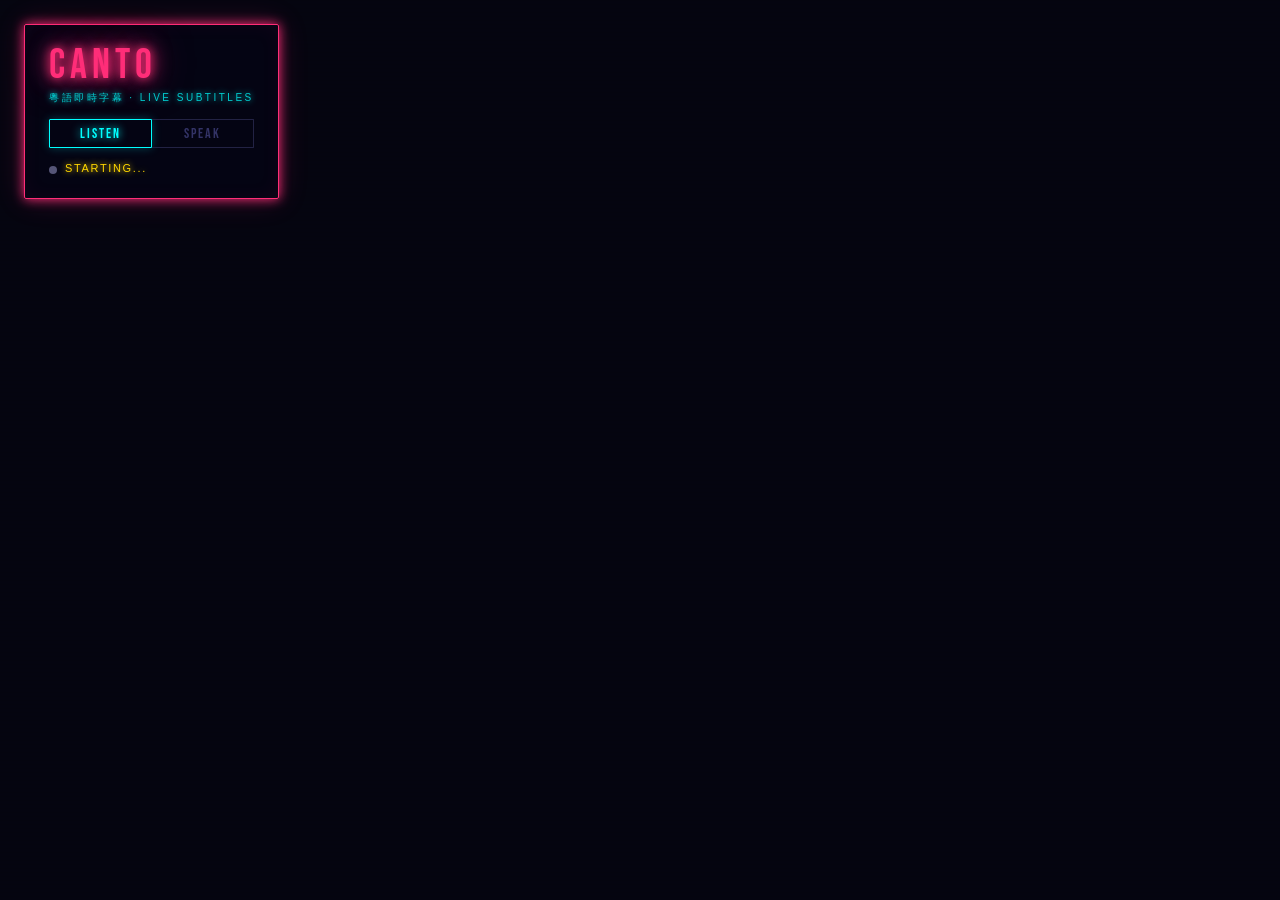
==== index.html @ 995c22ee "Add Listen/Speak mode toggle with Cantonese TTS output Listen mode: hears Cantonese, shows + transla" ====
<!DOCTYPE html>
<html lang="en">
<head>
  <meta charset="UTF-8">
  <meta name="viewport" content="width=device-width, initial-scale=1.0">
  <title>CANTO — Live Subtitles</title>
  <link rel="stylesheet" href="style.css">
</head>
<body>

  <!-- Control panel -->
  <div id="controls">
    <div id="title">CANTO</div>
    <div id="tagline">粵語即時字幕 · Live Subtitles</div>

    <div id="mode-row">
      <button id="listenBtn" class="mode-btn active" data-mode="listen">LISTEN</button>
      <button id="speakBtn"  class="mode-btn"        data-mode="speak">SPEAK</button>
    </div>

    <div id="status-row">
      <span id="mic-dot"></span>
      <span id="status">STARTING...</span>
    </div>
    <div id="browser-warn">⚠ Chrome or Edge required</div>
  </div>

  <!-- Subtitle display -->
  <div id="subtitle-container">
    <span id="subtitle-interim"></span>
    <span id="subtitle-cantonese" class="subtitle-line"></span>
    <span id="subtitle-english"   class="subtitle-line"></span>
  </div>

  <script src="app.js"></script>
</body>
</html>
---- style.css ----
@import url('https://fonts.googleapis.com/css2?family=Bebas+Neue&display=swap');

*, *::before, *::after {
  box-sizing: border-box;
  margin: 0;
  padding: 0;
}

body {
  background-color: #050510;
  background-image:
    repeating-linear-gradient(
      0deg,
      transparent,
      transparent 3px,
      rgba(0, 0, 0, 0.08) 3px,
      rgba(0, 0, 0, 0.08) 4px
    );
  min-height: 100vh;
  color: #e0e0e0;
  font-family: 'Helvetica Neue', Arial, sans-serif;
  overflow: hidden;
}

/* ── Controls panel ─────────────────────────────────────────── */
#controls {
  position: fixed;
  top: 24px;
  left: 24px;
  z-index: 100;
  background: rgba(5, 5, 20, 0.85);
  border: 1px solid #ff2d78;
  box-shadow:
    0 0 12px #ff2d78,
    0 0 30px rgba(255, 45, 120, 0.2),
    inset 0 0 20px rgba(255, 45, 120, 0.05);
  padding: 20px 24px;
  border-radius: 2px;
  min-width: 220px;
  backdrop-filter: blur(8px);
}

#title {
  font-family: 'Bebas Neue', sans-serif;
  font-size: 42px;
  letter-spacing: 0.12em;
  color: #ff2d78;
  text-shadow:
    0 0 10px #ff2d78,
    0 0 20px #ff2d78,
    0 0 40px rgba(255, 45, 120, 0.6);
  animation: flicker 8s infinite;
  line-height: 1;
  margin-bottom: 4px;
}

#tagline {
  font-size: 10px;
  letter-spacing: 0.25em;
  text-transform: uppercase;
  color: #00ffff;
  text-shadow: 0 0 6px #00ffff;
  margin-bottom: 14px;
  opacity: 0.8;
}

/* ── Mode toggle ─────────────────────────────────────────────── */
#mode-row {
  display: flex;
  gap: 0;
  margin-bottom: 14px;
}

.mode-btn {
  font-family: 'Bebas Neue', sans-serif;
  font-size: 14px;
  letter-spacing: 0.14em;
  padding: 5px 16px;
  background: transparent;
  border: 1px solid #222244;
  color: #333366;
  cursor: pointer;
  transition: all 0.2s ease;
  flex: 1;
  text-align: center;
}

.mode-btn:first-child { border-radius: 1px 0 0 1px; }
.mode-btn:last-child  { border-radius: 0 1px 1px 0; border-left: none; }

/* Active: listen mode → cyan */
.mode-btn[data-mode="listen"].active {
  border-color: #00ffff;
  color: #00ffff;
  text-shadow: 0 0 8px #00ffff;
  box-shadow: 0 0 10px rgba(0, 255, 255, 0.25);
}

/* Active: speak mode → gold */
.mode-btn[data-mode="speak"].active {
  border-color: #ffd700;
  color: #ffd700;
  text-shadow: 0 0 8px #ffd700;
  box-shadow: 0 0 10px rgba(255, 215, 0, 0.25);
}

#status-row {
  display: flex;
  align-items: center;
  gap: 8px;
}

#mic-dot {
  width: 8px;
  height: 8px;
  border-radius: 50%;
  background: #555577;
  flex-shrink: 0;
  transition: background 0.3s ease;
}

/* Listen mode — cyan dot */
body.mode-listen #mic-dot.active {
  background: #00ffff;
  box-shadow: 0 0 6px #00ffff;
  animation: mic-pulse-cyan 1.4s ease-in-out infinite;
}

/* Speak mode — gold dot while listening */
body.mode-speak #mic-dot.active {
  background: #ffd700;
  box-shadow: 0 0 6px #ffd700;
  animation: mic-pulse-gold 1.4s ease-in-out infinite;
}

/* Speaking (TTS) — pink dot */
#mic-dot.speaking {
  background: #ff2d78;
  box-shadow: 0 0 8px #ff2d78;
  animation: mic-pulse-pink 0.7s ease-in-out infinite;
}

#status {
  font-size: 11px;
  letter-spacing: 0.15em;
  text-transform: uppercase;
  color: #ffd700;
  text-shadow: 0 0 6px #ffd700;
  min-height: 16px;
}

#browser-warn {
  font-size: 10px;
  color: #ff2d78;
  text-shadow: 0 0 4px #ff2d78;
  letter-spacing: 0.08em;
  margin-top: 10px;
  display: none;
}

/* ── Subtitle container ─────────────────────────────────────── */
#subtitle-container {
  position: fixed;
  bottom: 60px;
  left: 50%;
  transform: translateX(-50%);
  width: 88vw;
  max-width: 1200px;
  text-align: center;
  pointer-events: none;
  z-index: 200;
}

/* ── Interim line (live Cantonese as you speak) ─────────────── */
#subtitle-interim {
  display: block;
  font-size: clamp(14px, 1.8vw, 22px);
  color: #bf00ff;
  text-shadow:
    0 0 6px #bf00ff,
    0 0 14px rgba(191, 0, 255, 0.5);
  font-style: italic;
  letter-spacing: 0.04em;
  min-height: 1.4em;
  opacity: 0;
  transition: opacity 0.2s ease;
  margin-bottom: 6px;
}

#subtitle-interim.visible {
  opacity: 1;
}

/* ── Subtitle lines (final result) ─────────────────────────── */
.subtitle-line {
  display: block;
  opacity: 0;
  transition: opacity 0.35s ease-in;
  margin: 4px auto;
  padding: 2px 8px;
}

.subtitle-line.visible {
  opacity: 1;
}

/* English — primary subtitle, neon pink glow */
#subtitle-english {
  font-family: 'Bebas Neue', sans-serif;
  font-size: clamp(28px, 4.5vw, 60px);
  color: #ffffff;
  letter-spacing: 0.05em;
  line-height: 1.2;
  text-shadow:
    0 0 10px #ff2d78,
    0 0 22px #ff2d78,
    0 0 45px rgba(255, 45, 120, 0.5),
    2px 2px 0 #000,
    -1px -1px 0 #000;
}

/* Cantonese — secondary subtitle, cyan glow */
#subtitle-cantonese {
  font-size: clamp(16px, 2.4vw, 34px);
  color: #00ffff;
  letter-spacing: 0.06em;
  line-height: 1.3;
  text-shadow:
    0 0 8px #00ffff,
    0 0 18px rgba(0, 255, 255, 0.6),
    1px 1px 0 #000;
}

/* ── Speak mode: re-skin subtitle slots ─────────────────────── */
/* In speak mode: source slot = English heard, target slot = Cantonese output */

body.mode-speak #subtitle-cantonese {
  font-size: clamp(14px, 2vw, 26px);
  color: #aaccff;
  text-shadow:
    0 0 6px rgba(170, 204, 255, 0.5),
    1px 1px 0 #000;
}

body.mode-speak #subtitle-english {
  /* Chinese characters — override Bebas Neue */
  font-family: 'Helvetica Neue', Arial, sans-serif;
  font-size: clamp(26px, 3.8vw, 52px);
  font-weight: 600;
  color: #ffd700;
  text-shadow:
    0 0 10px #ffd700,
    0 0 22px rgba(255, 215, 0, 0.5),
    2px 2px 0 #000,
    -1px -1px 0 #000;
  letter-spacing: 0.08em;
}

/* ── Flicker animation for title ────────────────────────────── */
@keyframes flicker {
  0%, 90%, 100% { opacity: 1; }
  91%           { opacity: 0.5; }
  92%           { opacity: 1; }
  94%           { opacity: 0.15; }
  95%           { opacity: 1; }
  97%           { opacity: 0.4; }
  98%           { opacity: 1; }
}

/* ── Mic dot pulses ─────────────────────────────────────────── */
@keyframes mic-pulse-cyan {
  0%, 100% { box-shadow: 0 0 4px #00ffff; opacity: 1; }
  50%       { box-shadow: 0 0 14px #00ffff, 0 0 24px rgba(0, 255, 255, 0.4); opacity: 0.6; }
}

@keyframes mic-pulse-gold {
  0%, 100% { box-shadow: 0 0 4px #ffd700; opacity: 1; }
  50%       { box-shadow: 0 0 14px #ffd700, 0 0 24px rgba(255, 215, 0, 0.4); opacity: 0.6; }
}

@keyframes mic-pulse-pink {
  0%, 100% { box-shadow: 0 0 6px #ff2d78; opacity: 1; }
  50%       { box-shadow: 0 0 18px #ff2d78, 0 0 30px rgba(255, 45, 120, 0.5); opacity: 0.7; }
}
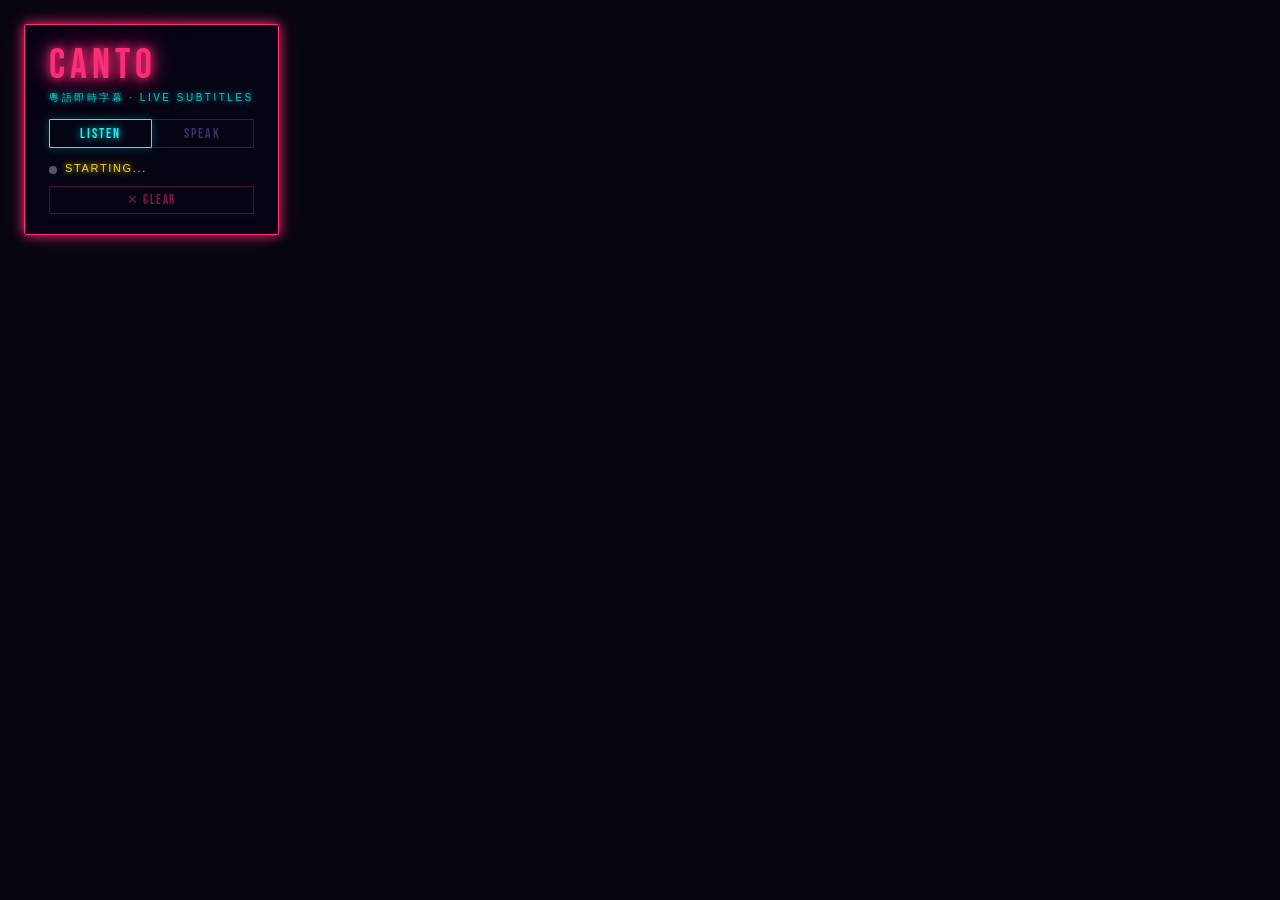
==== commit fd88a23c: "Add clear/reset button to control panel Stops any in-progress TTS audio, cancels speech synthesis, w" ====
--- a/index.html
+++ b/index.html
@@ -22,6 +22,13 @@
       <span id="mic-dot"></span>
       <span id="status">STARTING...</span>
     </div>
+
+    <div id="play-btn-wrap">
+      <button id="playBtn">&#9654; PLAY CANTONESE</button>
+    </div>
+
+    <button id="clearBtn">&#10005; CLEAR</button>
+
     <div id="browser-warn">⚠ Chrome or Edge required</div>
   </div>
 
--- a/style.css
+++ b/style.css
@@ -149,6 +149,33 @@
   min-height: 16px;
 }
 
+/* ── Clear button ───────────────────────────────────────────── */
+#clearBtn {
+  font-family: 'Bebas Neue', sans-serif;
+  font-size: 13px;
+  letter-spacing: 0.14em;
+  padding: 5px 0;
+  width: 100%;
+  margin-top: 8px;
+  background: transparent;
+  border: 1px solid rgba(255, 45, 120, 0.3);
+  color: rgba(255, 45, 120, 0.5);
+  cursor: pointer;
+  border-radius: 1px;
+  transition: all 0.2s ease;
+}
+
+#clearBtn:hover {
+  border-color: #ff2d78;
+  color: #ff2d78;
+  text-shadow: 0 0 8px #ff2d78;
+  box-shadow: 0 0 12px rgba(255, 45, 120, 0.3);
+}
+
+#clearBtn:active {
+  transform: scale(0.97);
+}
+
 #browser-warn {
   font-size: 10px;
   color: #ff2d78;
@@ -231,6 +258,50 @@
     1px 1px 0 #000;
 }
 
+/* ── Replay button — lives inside the control panel ─────────── */
+#play-btn-wrap {
+  margin-top: 12px;
+  opacity: 0;
+  pointer-events: none;
+  transition: opacity 0.3s ease;
+  display: none;
+}
+
+body.mode-speak #play-btn-wrap {
+  display: block;
+}
+
+#play-btn-wrap.visible {
+  opacity: 1;
+  pointer-events: auto;
+}
+
+#playBtn {
+  font-family: 'Bebas Neue', sans-serif;
+  font-size: 15px;
+  letter-spacing: 0.14em;
+  padding: 7px 0;
+  width: 100%;
+  background: transparent;
+  border: 1px solid #ffd700;
+  color: #ffd700;
+  text-shadow: 0 0 8px #ffd700;
+  box-shadow: 0 0 10px rgba(255, 215, 0, 0.25);
+  cursor: pointer;
+  border-radius: 1px;
+  transition: all 0.2s ease;
+}
+
+#playBtn:hover {
+  background: rgba(255, 215, 0, 0.08);
+  box-shadow: 0 0 22px rgba(255, 215, 0, 0.55);
+  text-shadow: 0 0 14px #ffd700;
+}
+
+#playBtn:active {
+  transform: scale(0.97);
+}
+
 /* ── Speak mode: re-skin subtitle slots ─────────────────────── */
 /* In speak mode: source slot = English heard, target slot = Cantonese output */
 
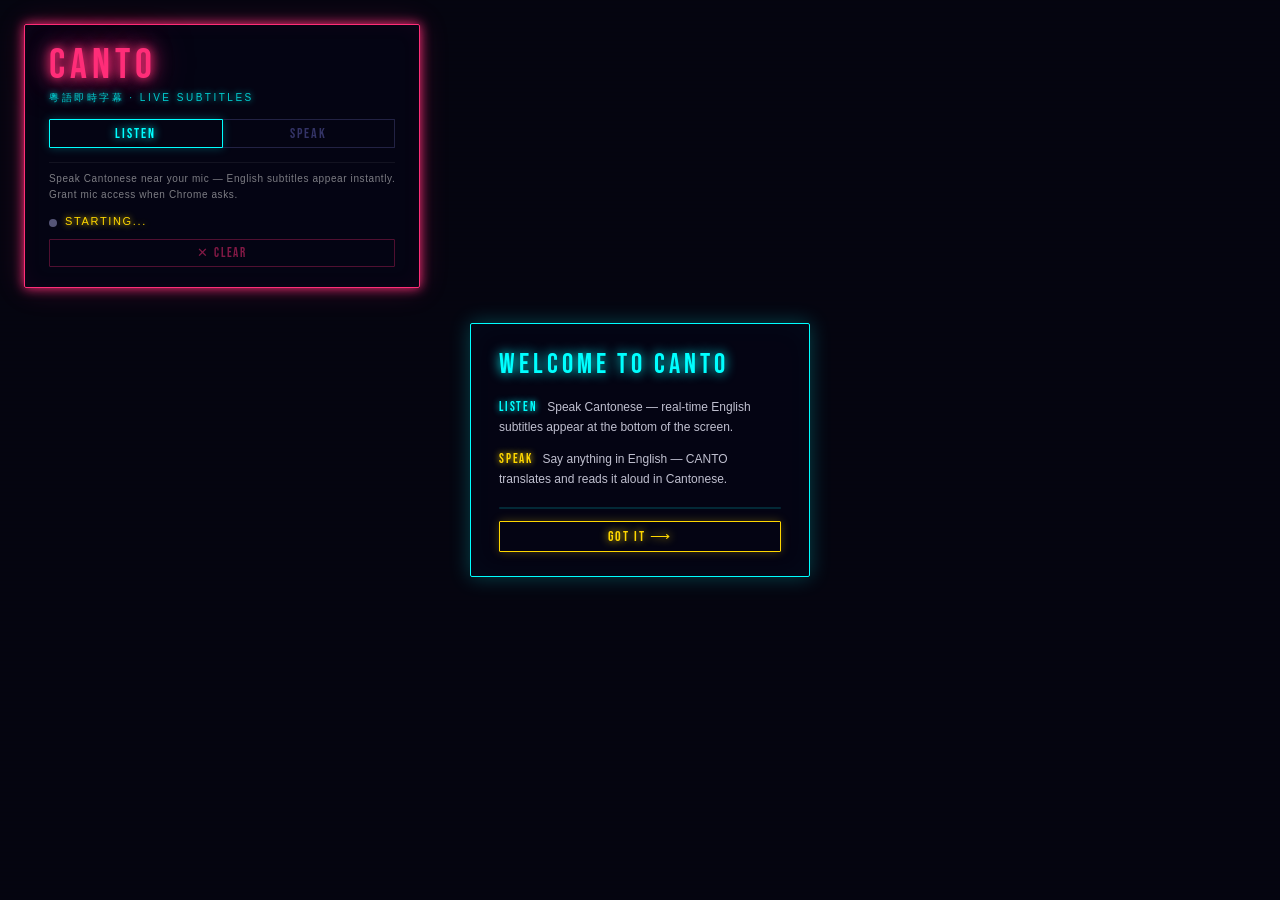
==== commit bfec63d0: "Add onboarding hint line and first-run welcome card - Persistent mode-hint below the toggle shows 2-" ====
--- a/index.html
+++ b/index.html
@@ -17,6 +17,8 @@
       <button id="listenBtn" class="mode-btn active" data-mode="listen">LISTEN</button>
       <button id="speakBtn"  class="mode-btn"        data-mode="speak">SPEAK</button>
     </div>
+
+    <div id="mode-hint"></div>
 
     <div id="status-row">
       <span id="mic-dot"></span>
@@ -39,6 +41,25 @@
     <span id="subtitle-english"   class="subtitle-line"></span>
   </div>
 
+  <!-- First-run onboarding card -->
+  <div id="onboarding">
+    <div id="onboarding-card">
+      <div id="onboarding-title">WELCOME TO CANTO</div>
+      <div class="onboarding-mode">
+        <span class="ob-label listen-label">LISTEN</span>
+        Speak Cantonese — real-time English subtitles appear at the bottom of the screen.
+      </div>
+      <div class="onboarding-mode">
+        <span class="ob-label speak-label">SPEAK</span>
+        Say anything in English — CANTO translates and reads it aloud in Cantonese.
+      </div>
+      <div id="onboarding-footer">
+        <div id="onboarding-bar"></div>
+        <button id="onboarding-dismiss">GOT IT  &#10230;</button>
+      </div>
+    </div>
+  </div>
+
   <script src="app.js"></script>
 </body>
 </html>
--- a/style.css
+++ b/style.css
@@ -104,6 +104,18 @@
   box-shadow: 0 0 10px rgba(255, 215, 0, 0.25);
 }
 
+/* ── Mode hint (persistent instruction line) ─────────────────── */
+#mode-hint {
+  font-size: 10px;
+  line-height: 1.6;
+  letter-spacing: 0.06em;
+  color: rgba(224, 224, 224, 0.55);
+  white-space: pre-line;
+  margin-bottom: 12px;
+  padding: 8px 0 0;
+  border-top: 1px solid rgba(255, 255, 255, 0.06);
+}
+
 #status-row {
   display: flex;
   align-items: center;
@@ -327,6 +339,103 @@
   letter-spacing: 0.08em;
 }
 
+/* ── First-run onboarding card ──────────────────────────────── */
+#onboarding {
+  position: fixed;
+  inset: 0;
+  z-index: 300;
+  display: none;
+  align-items: center;
+  justify-content: center;
+  pointer-events: none;
+}
+
+#onboarding-card {
+  pointer-events: auto;
+  background: rgba(5, 5, 20, 0.92);
+  border: 1px solid #00ffff;
+  box-shadow:
+    0 0 20px rgba(0, 255, 255, 0.25),
+    inset 0 0 30px rgba(0, 255, 255, 0.03);
+  padding: 24px 28px;
+  border-radius: 2px;
+  max-width: 340px;
+  width: 90vw;
+  backdrop-filter: blur(10px);
+}
+
+#onboarding-title {
+  font-family: 'Bebas Neue', sans-serif;
+  font-size: 28px;
+  letter-spacing: 0.14em;
+  color: #00ffff;
+  text-shadow: 0 0 12px #00ffff;
+  margin-bottom: 16px;
+}
+
+.onboarding-mode {
+  font-size: 12px;
+  line-height: 1.6;
+  color: #c0c0d0;
+  margin-bottom: 12px;
+}
+
+.ob-label {
+  font-family: 'Bebas Neue', sans-serif;
+  font-size: 13px;
+  letter-spacing: 0.14em;
+  display: inline-block;
+  margin-right: 6px;
+}
+
+.listen-label { color: #00ffff; text-shadow: 0 0 6px #00ffff; }
+.speak-label  { color: #ffd700; text-shadow: 0 0 6px #ffd700; }
+
+#onboarding-footer { margin-top: 18px; }
+
+#onboarding-bar {
+  height: 2px;
+  background: rgba(0, 255, 255, 0.15);
+  margin-bottom: 12px;
+  border-radius: 1px;
+  overflow: hidden;
+}
+
+#onboarding-bar::after {
+  content: '';
+  display: block;
+  height: 100%;
+  background: #00ffff;
+  box-shadow: 0 0 6px #00ffff;
+  animation: ob-countdown 8s linear forwards;
+}
+
+#onboarding-dismiss {
+  font-family: 'Bebas Neue', sans-serif;
+  font-size: 14px;
+  letter-spacing: 0.14em;
+  padding: 6px 20px;
+  width: 100%;
+  background: transparent;
+  border: 1px solid #ffd700;
+  color: #ffd700;
+  text-shadow: 0 0 8px #ffd700;
+  box-shadow: 0 0 10px rgba(255, 215, 0, 0.25);
+  cursor: pointer;
+  border-radius: 1px;
+  transition: all 0.2s ease;
+}
+
+#onboarding-dismiss:hover {
+  background: rgba(255, 215, 0, 0.08);
+  box-shadow: 0 0 20px rgba(255, 215, 0, 0.5);
+}
+
+@keyframes ob-countdown {
+  from { width: 100%; }
+  to   { width: 0%;   }
+}
+
 /* ── Flicker animation for title ────────────────────────────── */
 @keyframes flicker {
   0%, 90%, 100% { opacity: 1; }
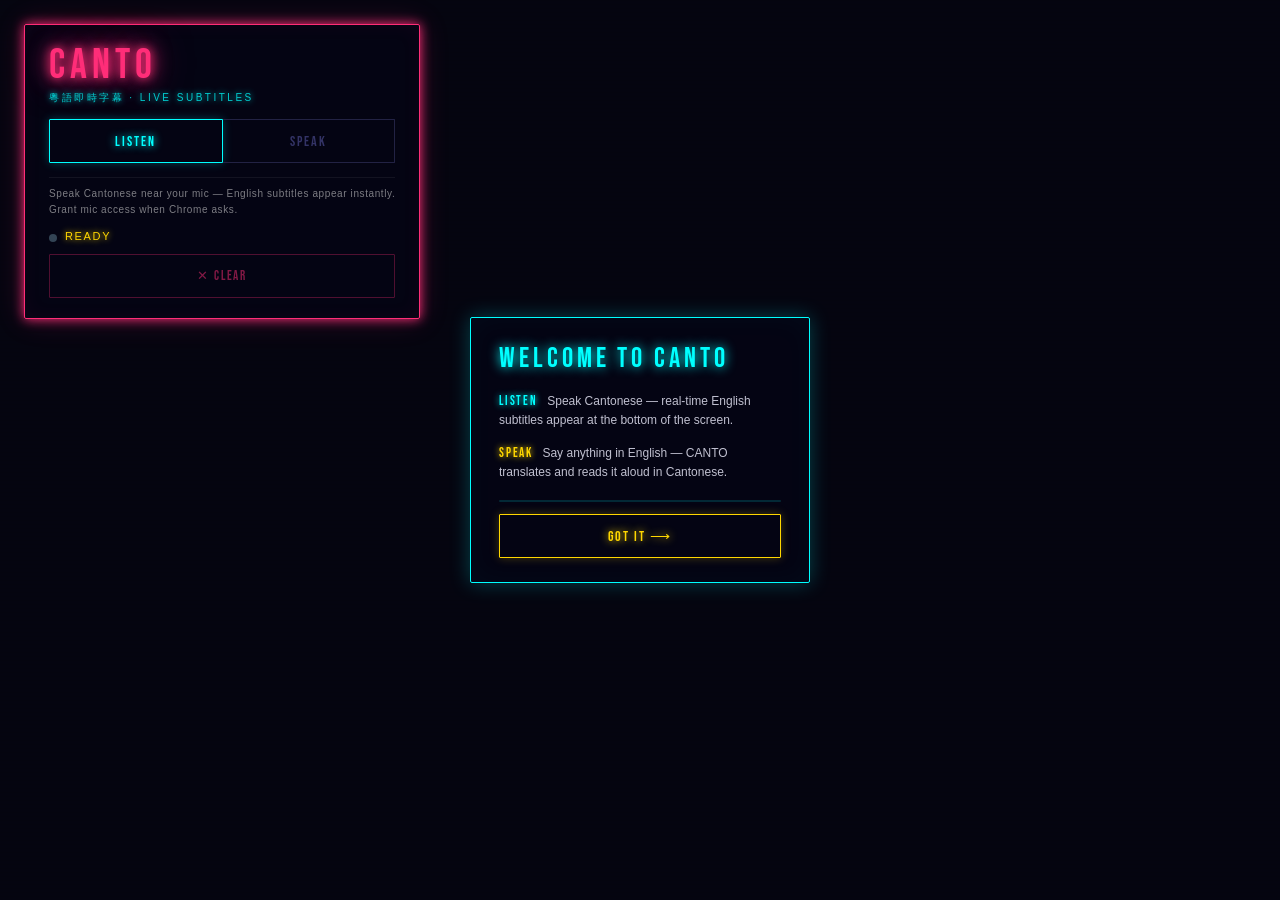
==== commit 9d462fc0: "Add three LISTEN mode visual states, mic-denied error UI, and accessibility Visual states (driven by" ====
--- a/index.html
+++ b/index.html
@@ -14,31 +14,40 @@
     <div id="tagline">粵語即時字幕 · Live Subtitles</div>
 
     <div id="mode-row">
-      <button id="listenBtn" class="mode-btn active" data-mode="listen">LISTEN</button>
-      <button id="speakBtn"  class="mode-btn"        data-mode="speak">SPEAK</button>
+      <button id="listenBtn" class="mode-btn active" data-mode="listen"
+              aria-label="Listen mode — speak Cantonese and see English subtitles"
+              aria-pressed="true">LISTEN</button>
+      <button id="speakBtn"  class="mode-btn"        data-mode="speak"
+              aria-label="Speak mode — say English and hear Cantonese audio"
+              aria-pressed="false">SPEAK</button>
     </div>
 
     <div id="mode-hint"></div>
 
-    <div id="status-row">
-      <span id="mic-dot"></span>
+    <div id="status-row" aria-live="polite" aria-atomic="true">
+      <span id="mic-dot" role="presentation"></span>
       <span id="status">STARTING...</span>
     </div>
 
-    <div id="play-btn-wrap">
-      <button id="playBtn">&#9654; PLAY CANTONESE</button>
+    <div id="mic-denied" hidden role="alert">
+      <p id="mic-denied-msg">Microphone access denied —</p>
+      <button id="mic-denied-btn" aria-label="Retry microphone permission">Click here to allow</button>
     </div>
 
-    <button id="clearBtn">&#10005; CLEAR</button>
+    <div id="play-btn-wrap">
+      <button id="playBtn" aria-label="Play last Cantonese translation aloud">&#9654; PLAY CANTONESE</button>
+    </div>
+
+    <button id="clearBtn" aria-label="Clear subtitles and reset microphone">&#10005; CLEAR</button>
 
     <div id="browser-warn">⚠ Chrome or Edge required</div>
   </div>
 
   <!-- Subtitle display -->
-  <div id="subtitle-container">
-    <span id="subtitle-interim"></span>
-    <span id="subtitle-cantonese" class="subtitle-line"></span>
-    <span id="subtitle-english"   class="subtitle-line"></span>
+  <div id="subtitle-container" aria-label="Live subtitles">
+    <span id="subtitle-interim" aria-hidden="true"></span>
+    <span id="subtitle-cantonese" class="subtitle-line" aria-hidden="true"></span>
+    <span id="subtitle-english"   class="subtitle-line" aria-live="polite" aria-atomic="true"></span>
   </div>
 
   <!-- First-run onboarding card -->
@@ -55,7 +64,7 @@
       </div>
       <div id="onboarding-footer">
         <div id="onboarding-bar"></div>
-        <button id="onboarding-dismiss">GOT IT  &#10230;</button>
+        <button id="onboarding-dismiss" aria-label="Dismiss welcome guide">GOT IT  &#10230;</button>
       </div>
     </div>
   </div>
--- a/style.css
+++ b/style.css
@@ -76,6 +76,7 @@
   font-size: 14px;
   letter-spacing: 0.14em;
   padding: 5px 16px;
+  min-height: 44px;
   background: transparent;
   border: 1px solid #222244;
   color: #333366;
@@ -83,6 +84,9 @@
   transition: all 0.2s ease;
   flex: 1;
   text-align: center;
+  display: flex;
+  align-items: center;
+  justify-content: center;
 }
 
 .mode-btn:first-child { border-radius: 1px 0 0 1px; }
@@ -131,25 +135,83 @@
   transition: background 0.3s ease;
 }
 
-/* Listen mode — cyan dot */
-body.mode-listen #mic-dot.active {
+/* Idle — dim, no animation */
+#mic-dot.idle,
+#mic-dot {
+  background: #334455;
+}
+
+/* Listen mode active — cyan slow pulse */
+body.mode-listen #mic-dot.listening {
   background: #00ffff;
   box-shadow: 0 0 6px #00ffff;
   animation: mic-pulse-cyan 1.4s ease-in-out infinite;
 }
 
-/* Speak mode — gold dot while listening */
-body.mode-speak #mic-dot.active {
+/* Speak mode active — gold slow pulse */
+body.mode-speak #mic-dot.listening {
   background: #ffd700;
   box-shadow: 0 0 6px #ffd700;
   animation: mic-pulse-gold 1.4s ease-in-out infinite;
 }
 
-/* Speaking (TTS) — pink dot */
+/* Processing — purple outward ripple */
+#mic-dot.processing {
+  background: #bf00ff;
+  box-shadow: 0 0 6px #bf00ff;
+  animation: mic-pulse-processing 0.55s ease-out infinite;
+}
+
+/* Speaking (TTS) — pink fast pulse */
 #mic-dot.speaking {
   background: #ff2d78;
   box-shadow: 0 0 8px #ff2d78;
   animation: mic-pulse-pink 0.7s ease-in-out infinite;
+}
+
+/* Error — static red */
+#mic-dot.error {
+  background: #ff2d78;
+  box-shadow: 0 0 6px rgba(255, 45, 120, 0.7);
+}
+
+/* ── Mic access denied banner ────────────────────────────────── */
+#mic-denied {
+  margin-top: 10px;
+  padding: 10px 12px;
+  background: rgba(255, 45, 120, 0.06);
+  border: 1px solid rgba(255, 45, 120, 0.5);
+  border-radius: 1px;
+}
+
+#mic-denied-msg {
+  font-size: 10px;
+  letter-spacing: 0.07em;
+  color: #ff2d78;
+  line-height: 1.5;
+  margin-bottom: 8px;
+}
+
+#mic-denied-btn {
+  font-family: 'Bebas Neue', sans-serif;
+  font-size: 12px;
+  letter-spacing: 0.12em;
+  padding: 4px 0;
+  min-height: 44px;
+  width: 100%;
+  background: transparent;
+  border: 1px solid rgba(255, 45, 120, 0.6);
+  color: #ff2d78;
+  text-shadow: 0 0 6px rgba(255, 45, 120, 0.5);
+  cursor: pointer;
+  border-radius: 1px;
+  transition: all 0.2s ease;
+}
+
+#mic-denied-btn:hover {
+  border-color: #ff2d78;
+  background: rgba(255, 45, 120, 0.12);
+  box-shadow: 0 0 10px rgba(255, 45, 120, 0.3);
 }
 
 #status {
@@ -167,6 +229,7 @@
   font-size: 13px;
   letter-spacing: 0.14em;
   padding: 5px 0;
+  min-height: 44px;
   width: 100%;
   margin-top: 8px;
   background: transparent;
@@ -293,6 +356,7 @@
   font-size: 15px;
   letter-spacing: 0.14em;
   padding: 7px 0;
+  min-height: 44px;
   width: 100%;
   background: transparent;
   border: 1px solid #ffd700;
@@ -415,6 +479,7 @@
   font-size: 14px;
   letter-spacing: 0.14em;
   padding: 6px 20px;
+  min-height: 44px;
   width: 100%;
   background: transparent;
   border: 1px solid #ffd700;
@@ -447,7 +512,13 @@
   98%           { opacity: 1; }
 }
 
-/* ── Mic dot pulses ─────────────────────────────────────────── */
+/* ── Mic dot animations ─────────────────────────────────────── */
+@keyframes mic-pulse-processing {
+  0%   { box-shadow: 0 0 0 0 rgba(191, 0, 255, 0.7), 0 0 4px #bf00ff; }
+  70%  { box-shadow: 0 0 0 8px rgba(191, 0, 255, 0),  0 0 10px #bf00ff; }
+  100% { box-shadow: 0 0 0 0 rgba(191, 0, 255, 0),  0 0 4px #bf00ff; }
+}
+
 @keyframes mic-pulse-cyan {
   0%, 100% { box-shadow: 0 0 4px #00ffff; opacity: 1; }
   50%       { box-shadow: 0 0 14px #00ffff, 0 0 24px rgba(0, 255, 255, 0.4); opacity: 0.6; }
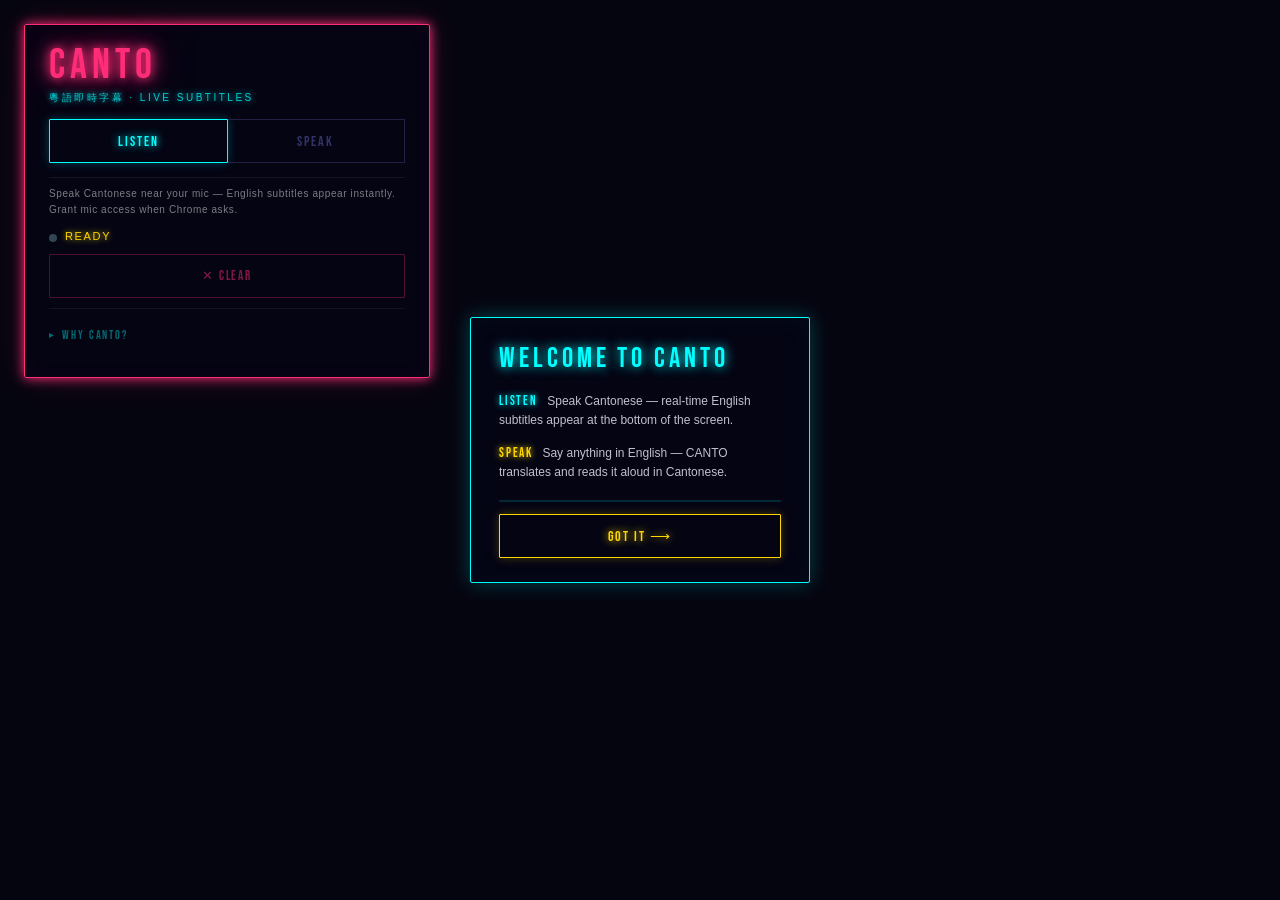
==== commit 373242d2: "Add collapsible WHY CANTO? use-case section with bilingual bullets Three use-case bullets in English" ====
--- a/index.html
+++ b/index.html
@@ -41,6 +41,30 @@
     <button id="clearBtn" aria-label="Clear subtitles and reset microphone">&#10005; CLEAR</button>
 
     <div id="browser-warn">⚠ Chrome or Edge required</div>
+
+    <div id="usecases-wrap">
+      <button id="usecases-toggle"
+              aria-expanded="false"
+              aria-controls="usecases-list"
+              aria-label="Show use cases for CANTO">
+        <span class="toggle-arrow" aria-hidden="true">&#9656;</span>
+        WHY CANTO?
+      </button>
+      <ul id="usecases-list" aria-hidden="true">
+        <li class="uc-item">
+          <span class="uc-en">Live subtitles for conversations with elderly Cantonese-speaking parents</span>
+          <span class="uc-zh">與廣東話長輩溝通時的即時字幕</span>
+        </li>
+        <li class="uc-item">
+          <span class="uc-en">Follow along at Cantonese community events</span>
+          <span class="uc-zh">在廣東話社區活動中緊貼每句說話</span>
+        </li>
+        <li class="uc-item">
+          <span class="uc-en">Language learners — read Cantonese as it's spoken</span>
+          <span class="uc-zh">語言學習者——邊聽邊讀，輕鬆掌握廣東話</span>
+        </li>
+      </ul>
+    </div>
   </div>
 
   <!-- Subtitle display -->
--- a/style.css
+++ b/style.css
@@ -260,6 +260,87 @@
   display: none;
 }
 
+/* ── Use cases collapsible ──────────────────────────────────── */
+#usecases-wrap {
+  margin-top: 10px;
+  border-top: 1px solid rgba(255, 255, 255, 0.06);
+  padding-top: 4px;
+}
+
+#usecases-toggle {
+  font-family: 'Bebas Neue', sans-serif;
+  font-size: 12px;
+  letter-spacing: 0.16em;
+  min-height: 44px;
+  width: 100%;
+  padding: 0;
+  background: transparent;
+  border: none;
+  color: rgba(0, 255, 255, 0.4);
+  text-align: left;
+  cursor: pointer;
+  display: flex;
+  align-items: center;
+  gap: 6px;
+  transition: color 0.2s ease;
+}
+
+#usecases-toggle:hover {
+  color: #00ffff;
+  text-shadow: 0 0 8px rgba(0, 255, 255, 0.4);
+}
+
+.toggle-arrow {
+  display: inline-block;
+  transition: transform 0.25s ease;
+  font-size: 10px;
+  line-height: 1;
+}
+
+#usecases-toggle[aria-expanded="true"] .toggle-arrow {
+  transform: rotate(90deg);
+}
+
+#usecases-list {
+  list-style: none;
+  margin: 0;
+  padding: 0;
+  max-height: 0;
+  overflow: hidden;
+  transition: max-height 0.3s ease;
+}
+
+#usecases-list.open {
+  max-height: 300px;
+}
+
+.uc-item {
+  padding: 9px 0;
+  border-bottom: 1px solid rgba(255, 255, 255, 0.04);
+}
+
+.uc-item:last-child {
+  border-bottom: none;
+  padding-bottom: 4px;
+}
+
+.uc-en {
+  display: block;
+  font-size: 10px;
+  letter-spacing: 0.05em;
+  color: rgba(224, 224, 224, 0.65);
+  line-height: 1.55;
+  margin-bottom: 3px;
+}
+
+.uc-zh {
+  display: block;
+  font-size: 11px;
+  color: rgba(0, 255, 255, 0.5);
+  letter-spacing: 0.06em;
+  line-height: 1.45;
+}
+
 /* ── Subtitle container ─────────────────────────────────────── */
 #subtitle-container {
   position: fixed;
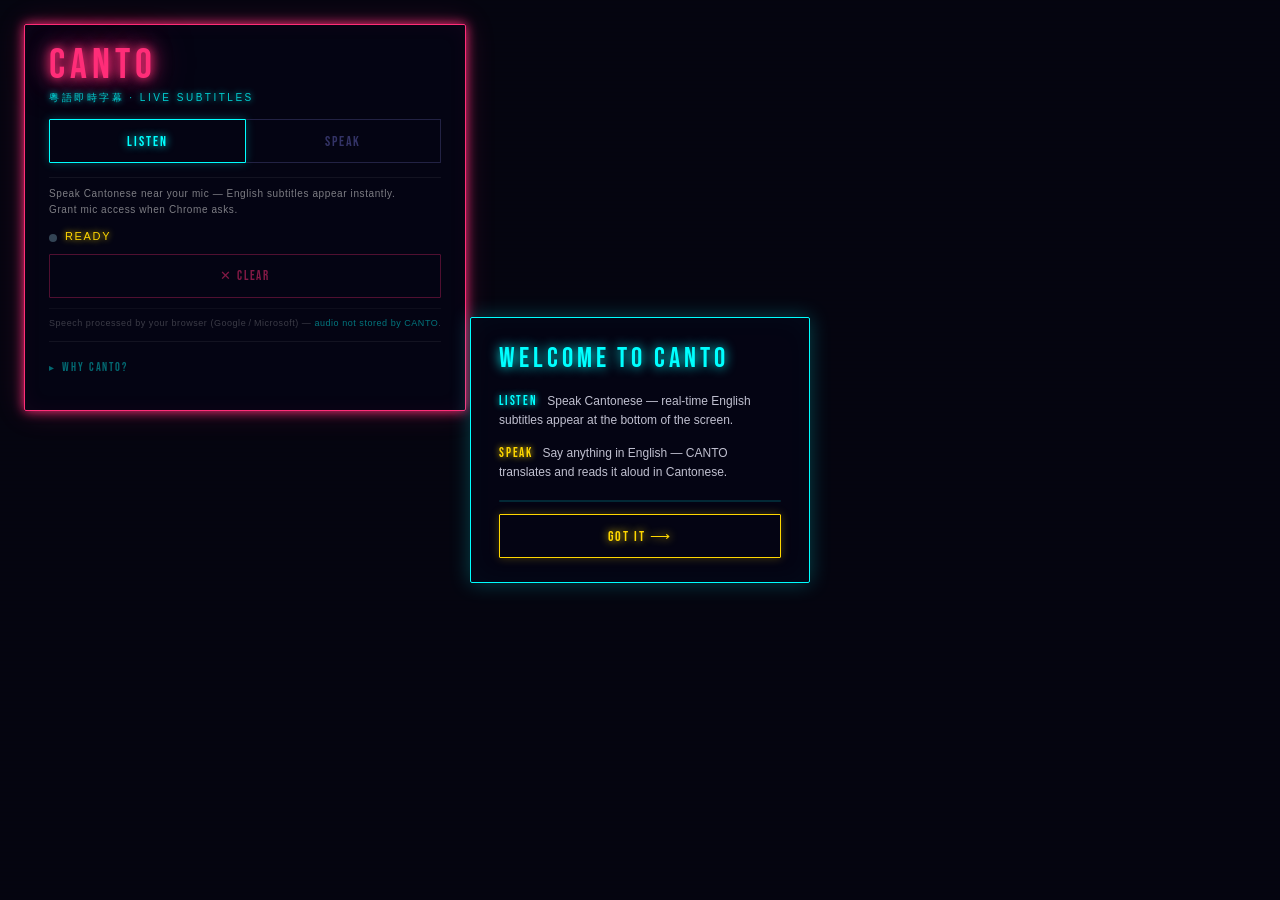
==== commit ef7eb240: "Add privacy disclosure, /privacy policy page, and vercel route Disclosure line in the control panel:" ====
--- a/index.html
+++ b/index.html
@@ -41,6 +41,8 @@
     <button id="clearBtn" aria-label="Clear subtitles and reset microphone">&#10005; CLEAR</button>
 
     <div id="browser-warn">⚠ Chrome or Edge required</div>
+
+    <p id="privacy-notice">Speech processed by your browser (Google&thinsp;/&thinsp;Microsoft) — <a href="/privacy">audio not stored by CANTO</a>.</p>
 
     <div id="usecases-wrap">
       <button id="usecases-toggle"
--- a/style.css
+++ b/style.css
@@ -260,6 +260,27 @@
   display: none;
 }
 
+/* ── Privacy disclosure ─────────────────────────────────────── */
+#privacy-notice {
+  font-size: 9px;
+  letter-spacing: 0.06em;
+  color: rgba(224, 224, 224, 0.25);
+  line-height: 1.5;
+  margin-top: 10px;
+  padding-top: 8px;
+  border-top: 1px solid rgba(255, 255, 255, 0.04);
+}
+
+#privacy-notice a {
+  color: rgba(0, 255, 255, 0.45);
+  text-decoration: none;
+}
+
+#privacy-notice a:hover {
+  color: #00ffff;
+  text-shadow: 0 0 6px rgba(0, 255, 255, 0.4);
+}
+
 /* ── Use cases collapsible ──────────────────────────────────── */
 #usecases-wrap {
   margin-top: 10px;
